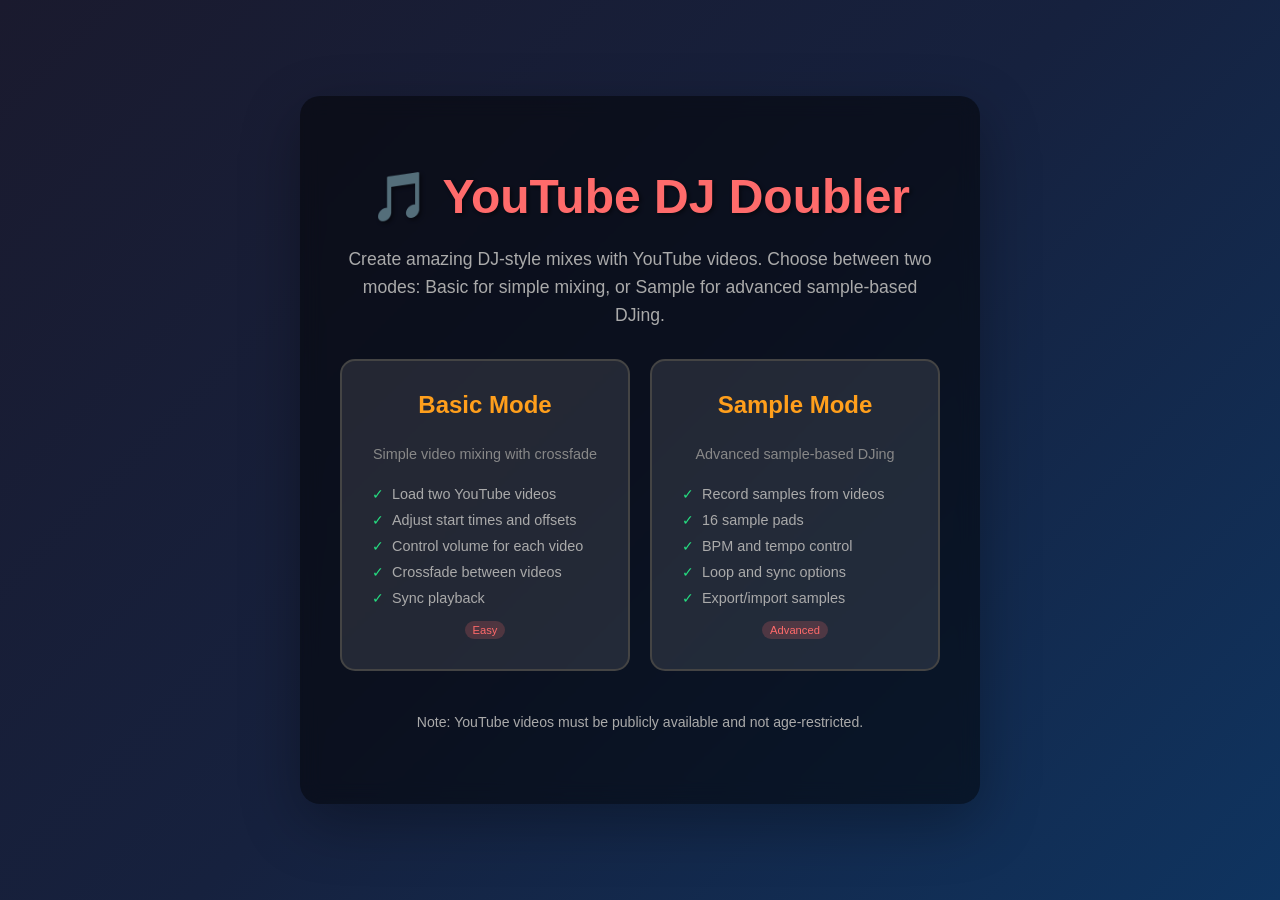
==== index.html @ b8c10b42 "generated by mistral vibe" ====
<!DOCTYPE html>
<html lang="en">
<head>
    <meta charset="UTF-8">
    <meta name="viewport" content="width=device-width, initial-scale=1.0">
    <title>YouTube DJ Doubler</title>
    <style>
        body {
            font-family: 'Segoe UI', Tahoma, Geneva, Verdana, sans-serif;
            background: linear-gradient(135deg, #1a1a2e 0%, #16213e 50%, #0f3460 100%);
            color: #e0e0e0;
            margin: 0;
            padding: 0;
            min-height: 100vh;
            display: flex;
            align-items: center;
            justify-content: center;
        }
        .container { text-align: center; max-width: 600px; padding: 40px; background: rgba(0, 0, 0, 0.5); border-radius: 20px; box-shadow: 0 20px 60px rgba(0, 0, 0, 0.3); backdrop-filter: blur(10px); }
        h1 { color: #ff6b6b; font-size: 3em; margin-bottom: 20px; text-shadow: 2px 2px 4px rgba(0,0,0,0.5); }
        p { color: #aaa; font-size: 1.1em; line-height: 1.6; margin-bottom: 30px; }
        .modes { display: flex; gap: 20px; justify-content: center; flex-wrap: wrap; }
        .mode-card { flex: 1; min-width: 200px; background: rgba(255, 255, 255, 0.1); border: 2px solid #444; border-radius: 15px; padding: 30px; cursor: pointer; transition: all 0.3s; text-decoration: none; color: inherit; }
        .mode-card:hover { border-color: #ff6b6b; transform: translateY(-5px); box-shadow: 0 10px 30px rgba(255, 107, 107, 0.2); }
        .mode-card h3 { color: #ff9f1c; margin-top: 0; font-size: 1.5em; }
        .mode-card p { color: #888; font-size: 0.9em; margin-bottom: 15px; }
        .mode-card .features { list-style: none; padding: 0; margin: 15px 0 0 0; text-align: left; }
        .mode-card .features li { padding: 5px 0; color: #aaa; font-size: 0.9em; position: relative; padding-left: 20px; }
        .mode-card .features li:before { content: "✓"; position: absolute; left: 0; color: #26de81; }
        .mode-card .tag { display: inline-block; padding: 3px 8px; border-radius: 12px; font-size: 0.7em; background: rgba(255, 107, 107, 0.2); color: #ff6b6b; margin-top: 10px; }
        .footer { margin-top: 40px; color: #666; font-size: 0.8em; }
        .footer a { color: #ff6b6b; text-decoration: none; }
        .footer a:hover { text-decoration: underline; }
    </style>
</head>
<body>
    <div class="container">
        <h1>🎵 YouTube DJ Doubler</h1>
        <p>Create amazing DJ-style mixes with YouTube videos. Choose between two modes: Basic for simple mixing, or Sample for advanced sample-based DJing.</p>
        <div class="modes">
            <a href="youtube-dj.html" class="mode-card">
                <h3>Basic Mode</h3>
                <p>Simple video mixing with crossfade</p>
                <ul class="features">
                    <li>Load two YouTube videos</li>
                    <li>Adjust start times and offsets</li>
                    <li>Control volume for each video</li>
                    <li>Crossfade between videos</li>
                    <li>Sync playback</li>
                </ul>
                <span class="tag">Easy</span>
            </a>
            <a href="youtube-dj-sample.html" class="mode-card">
                <h3>Sample Mode</h3>
                <p>Advanced sample-based DJing</p>
                <ul class="features">
                    <li>Record samples from videos</li>
                    <li>16 sample pads</li>
                    <li>BPM and tempo control</li>
                    <li>Loop and sync options</li>
                    <li>Export/import samples</li>
                </ul>
                <span class="tag">Advanced</span>
            </a>
        </div>
        <div class="footer">
            <p>Note: YouTube videos must be publicly available and not age-restricted.</p>
        </div>
    </div>
</body>
</html>
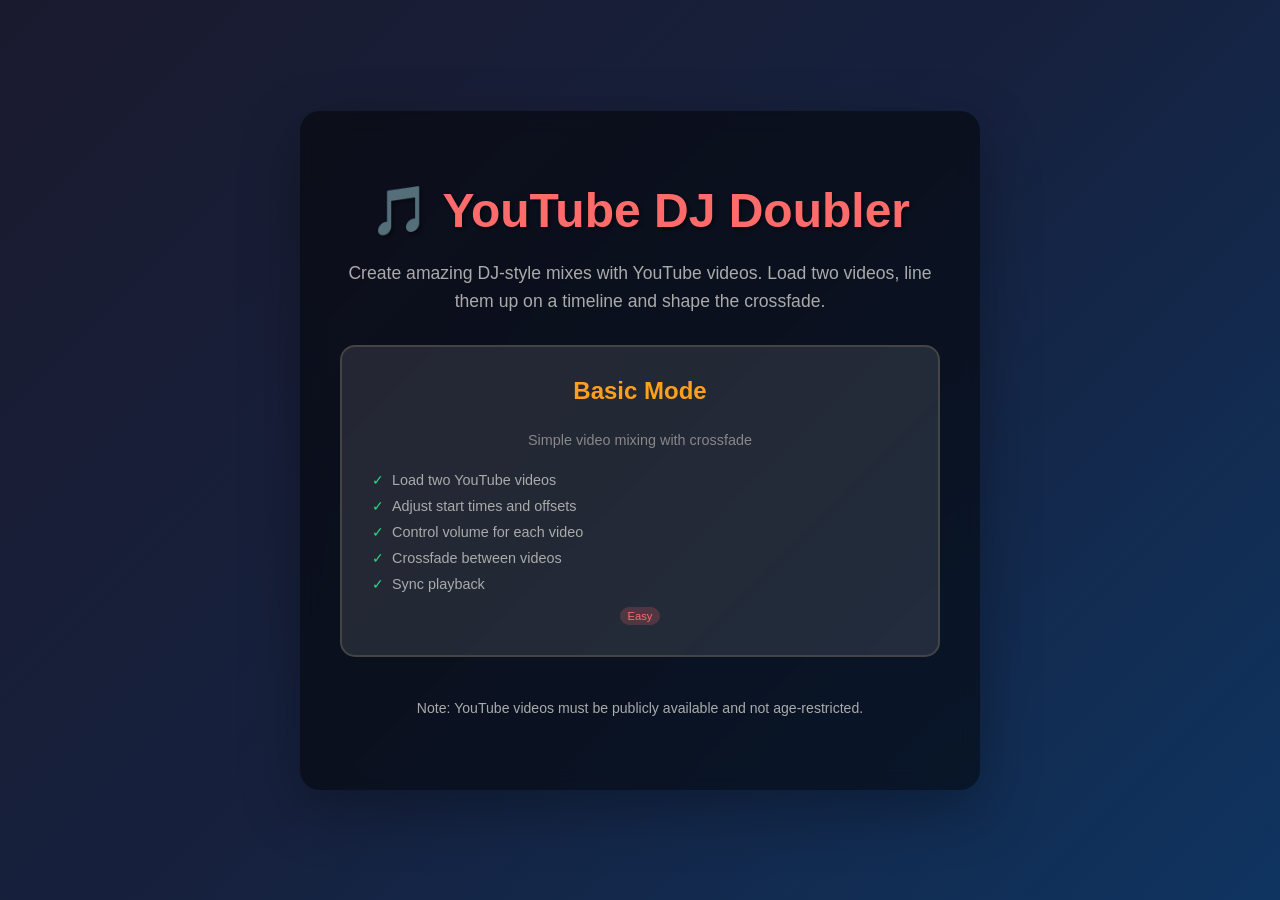
==== commit aac7a9f6: "Markers: 'Start here' button; hide Sample Mode link (not supported yet) Co-Authored-By: Claude Sonne" ====
--- a/index.html
+++ b/index.html
@@ -36,7 +36,7 @@
 <body>
     <div class="container">
         <h1>🎵 YouTube DJ Doubler</h1>
-        <p>Create amazing DJ-style mixes with YouTube videos. Choose between two modes: Basic for simple mixing, or Sample for advanced sample-based DJing.</p>
+        <p>Create amazing DJ-style mixes with YouTube videos. Load two videos, line them up on a timeline and shape the crossfade.</p>
         <div class="modes">
             <a href="youtube-dj.html" class="mode-card">
                 <h3>Basic Mode</h3>
@@ -50,6 +50,7 @@
                 </ul>
                 <span class="tag">Easy</span>
             </a>
+            <!-- Sample Mode is not supported yet, so it is not linked. Restore this card when it is ready:
             <a href="youtube-dj-sample.html" class="mode-card">
                 <h3>Sample Mode</h3>
                 <p>Advanced sample-based DJing</p>
@@ -62,6 +63,7 @@
                 </ul>
                 <span class="tag">Advanced</span>
             </a>
+            -->
         </div>
         <div class="footer">
             <p>Note: YouTube videos must be publicly available and not age-restricted.</p>
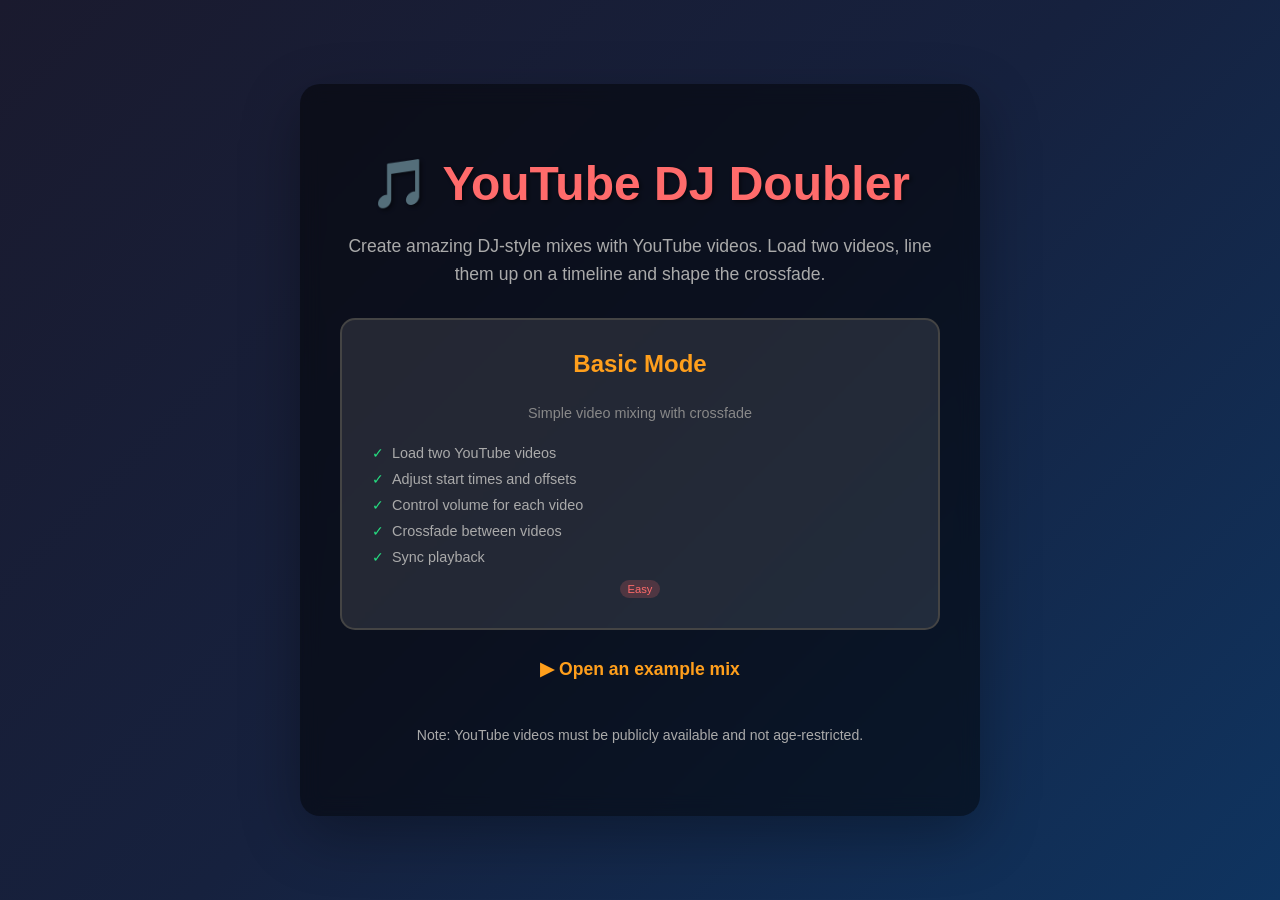
==== commit cbdea84d: "Add example mix link (page, landing page, README); load #-links in place Co-Authored-By: Claude Sonn" ====
--- a/index.html
+++ b/index.html
@@ -28,6 +28,9 @@
         .mode-card .features li { padding: 5px 0; color: #aaa; font-size: 0.9em; position: relative; padding-left: 20px; }
         .mode-card .features li:before { content: "✓"; position: absolute; left: 0; color: #26de81; }
         .mode-card .tag { display: inline-block; padding: 3px 8px; border-radius: 12px; font-size: 0.7em; background: rgba(255, 107, 107, 0.2); color: #ff6b6b; margin-top: 10px; }
+        .example { margin: 25px 0 0; }
+        .example a { color: #ff9f1c; text-decoration: none; font-weight: bold; }
+        .example a:hover { text-decoration: underline; }
         .footer { margin-top: 40px; color: #666; font-size: 0.8em; }
         .footer a { color: #ff6b6b; text-decoration: none; }
         .footer a:hover { text-decoration: underline; }
@@ -65,6 +68,7 @@
             </a>
             -->
         </div>
+        <p class="example"><a href="youtube-dj.html#a=ViMftVmc3Ts&b=yt1polx2D_4&sb=0.51&o=-16.9&ba=101.8&bb=99.8&fa=42.61&fb=60&vb=80&ma=4.25,42.63&mb=21.69,60.17&c=0:0,57.742:0,57.792:0.29,59.51:0.747,59.56:1,138.488:1">&#9654; Open an example mix</a></p>
         <div class="footer">
             <p>Note: YouTube videos must be publicly available and not age-restricted.</p>
         </div>
